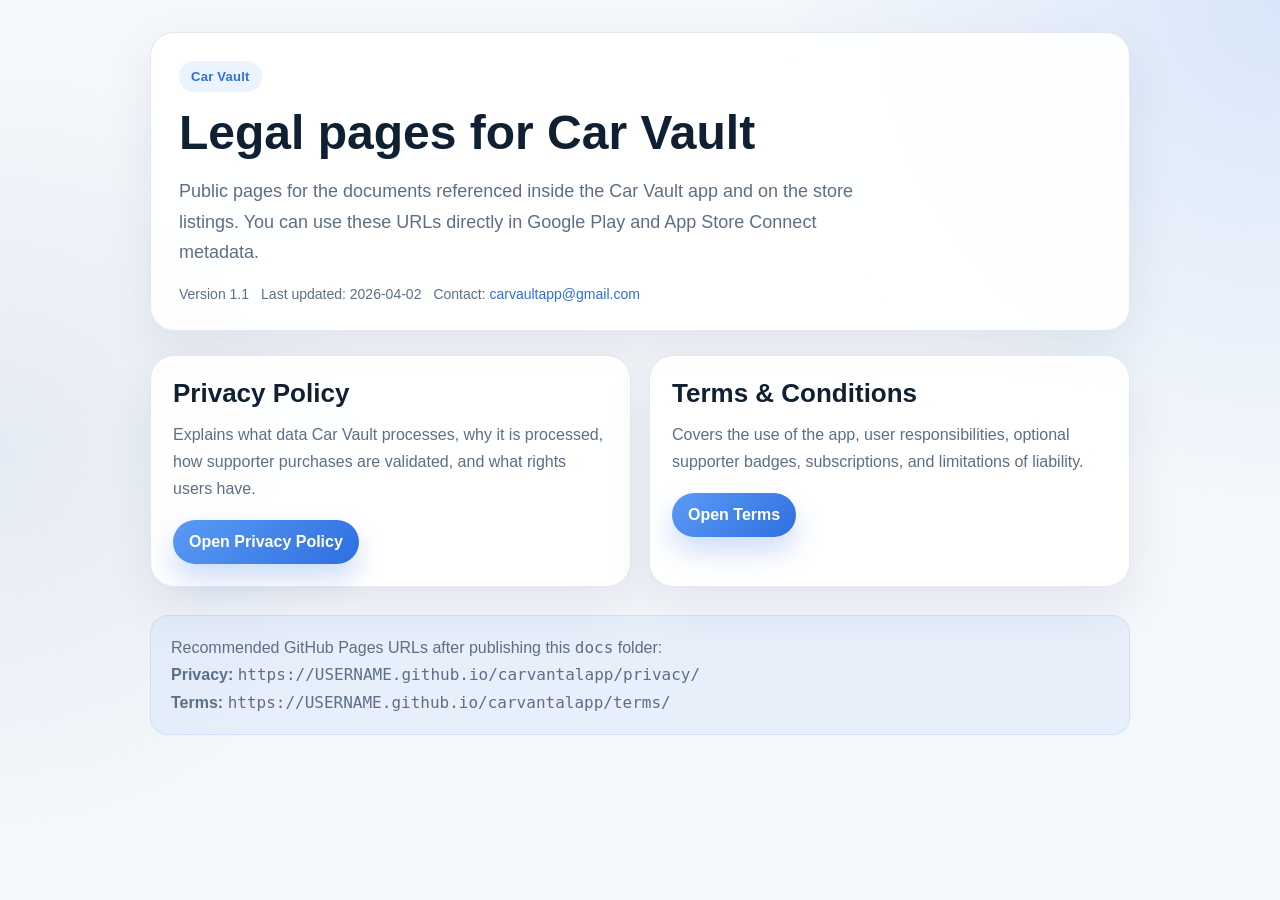
==== docs/index.html @ d2d6d120 "Add files via upload" ====
<!DOCTYPE html>
<html lang="en">
  <head>
    <meta charset="utf-8" />
    <meta name="viewport" content="width=device-width, initial-scale=1" />
    <title>Car Vault Legal</title>
    <meta
      name="description"
      content="Car Vault legal pages: privacy policy and terms & conditions."
    />
    <link rel="stylesheet" href="./styles.css" />
  </head>
  <body>
    <main class="page">
      <section class="hero">
        <span class="eyebrow">Car Vault</span>
        <h1>Legal pages for Car Vault</h1>
        <p>
          Public pages for the documents referenced inside the Car Vault app and on the
          store listings. You can use these URLs directly in Google Play and App Store
          Connect metadata.
        </p>
        <div class="meta">
          <span>Version 1.1</span>
          <span>Last updated: 2026-04-02</span>
          <span>Contact: <a href="mailto:carvaultapp@gmail.com">carvaultapp@gmail.com</a></span>
        </div>
      </section>

      <section class="grid">
        <article class="panel">
          <h2>Privacy Policy</h2>
          <p>
            Explains what data Car Vault processes, why it is processed, how supporter
            purchases are validated, and what rights users have.
          </p>
          <div class="button-row">
            <a class="button" href="./privacy/">Open Privacy Policy</a>
          </div>
        </article>

        <article class="panel">
          <h2>Terms &amp; Conditions</h2>
          <p>
            Covers the use of the app, user responsibilities, optional supporter badges,
            subscriptions, and limitations of liability.
          </p>
          <div class="button-row">
            <a class="button" href="./terms/">Open Terms</a>
          </div>
        </article>
      </section>

      <p class="footer-note">
        Recommended GitHub Pages URLs after publishing this <code>docs</code> folder:
        <br />
        <strong>Privacy:</strong> <code>https://USERNAME.github.io/carvantalapp/privacy/</code>
        <br />
        <strong>Terms:</strong> <code>https://USERNAME.github.io/carvantalapp/terms/</code>
      </p>
    </main>
  </body>
</html>
---- docs/styles.css ----
:root {
  color-scheme: light;
  --bg: #f4f7fb;
  --surface: rgba(255, 255, 255, 0.92);
  --surface-strong: #ffffff;
  --text: #102033;
  --muted: #5c6f85;
  --border: rgba(16, 32, 51, 0.1);
  --accent: #5b9bf5;
  --accent-strong: #2e6fe0;
  --shadow: 0 20px 50px rgba(24, 42, 74, 0.08);
  --max: 980px;
}

* {
  box-sizing: border-box;
}

html {
  scroll-behavior: smooth;
}

body {
  margin: 0;
  min-height: 100vh;
  font-family: "Segoe UI", "SF Pro Text", "Helvetica Neue", Arial, sans-serif;
  background:
    radial-gradient(circle at top right, rgba(91, 155, 245, 0.18), transparent 32%),
    radial-gradient(circle at left center, rgba(58, 96, 163, 0.08), transparent 28%),
    var(--bg);
  color: var(--text);
}

a {
  color: var(--accent-strong);
  text-decoration: none;
}

a:hover {
  text-decoration: underline;
}

.page {
  width: min(calc(100% - 32px), var(--max));
  margin: 0 auto;
  padding: 32px 0 56px;
}

.hero,
.panel,
.section-card {
  background: var(--surface);
  border: 1px solid var(--border);
  box-shadow: var(--shadow);
  border-radius: 24px;
}

.hero {
  padding: 28px;
  margin-bottom: 24px;
}

.eyebrow {
  display: inline-flex;
  align-items: center;
  gap: 8px;
  padding: 8px 12px;
  border-radius: 999px;
  background: rgba(91, 155, 245, 0.12);
  color: var(--accent-strong);
  font-size: 13px;
  font-weight: 700;
  letter-spacing: 0.02em;
}

h1 {
  margin: 16px 0 12px;
  font-size: clamp(32px, 5vw, 48px);
  line-height: 1.04;
}

h2 {
  margin: 0 0 12px;
  font-size: 26px;
}

h3 {
  margin: 0 0 10px;
  font-size: 20px;
}

p,
li {
  color: var(--muted);
  font-size: 16px;
  line-height: 1.7;
}

.hero p {
  max-width: 720px;
  font-size: 18px;
}

.meta {
  display: flex;
  flex-wrap: wrap;
  gap: 12px;
  margin-top: 18px;
  color: var(--muted);
  font-size: 14px;
}

.grid {
  display: grid;
  grid-template-columns: repeat(auto-fit, minmax(240px, 1fr));
  gap: 18px;
}

.panel {
  padding: 22px;
}

.panel p {
  margin: 0 0 18px;
}

.button-row {
  display: flex;
  flex-wrap: wrap;
  gap: 12px;
}

.button,
.button-secondary {
  display: inline-flex;
  align-items: center;
  justify-content: center;
  gap: 8px;
  min-height: 44px;
  padding: 0 16px;
  border-radius: 999px;
  font-weight: 700;
  transition: transform 140ms ease, box-shadow 140ms ease, background 140ms ease;
}

.button {
  background: linear-gradient(135deg, var(--accent), var(--accent-strong));
  color: #fff;
  box-shadow: 0 14px 28px rgba(46, 111, 224, 0.24);
}

.button:hover,
.button-secondary:hover {
  text-decoration: none;
  transform: translateY(-1px);
}

.button-secondary {
  background: rgba(91, 155, 245, 0.08);
  color: var(--accent-strong);
}

.topbar {
  display: flex;
  flex-wrap: wrap;
  align-items: center;
  justify-content: space-between;
  gap: 12px;
  margin-bottom: 18px;
}

.topbar nav,
.lang-nav {
  display: flex;
  flex-wrap: wrap;
  gap: 10px;
}

.chip {
  display: inline-flex;
  align-items: center;
  min-height: 38px;
  padding: 0 14px;
  border-radius: 999px;
  border: 1px solid var(--border);
  background: var(--surface-strong);
  color: var(--text);
  font-weight: 600;
}

.language-block {
  margin-top: 28px;
}

.language-block:first-of-type {
  margin-top: 0;
}

.section-card {
  padding: 22px;
  margin-top: 16px;
}

.footer-note {
  margin-top: 28px;
  padding: 18px 20px;
  border-radius: 18px;
  background: rgba(91, 155, 245, 0.08);
  border: 1px solid rgba(91, 155, 245, 0.16);
  color: var(--muted);
}

code {
  font-family: "Cascadia Code", Consolas, monospace;
}

@media (max-width: 720px) {
  .page {
    width: min(calc(100% - 20px), var(--max));
    padding-top: 20px;
    padding-bottom: 32px;
  }

  .hero,
  .panel,
  .section-card {
    border-radius: 20px;
  }

  .hero {
    padding: 22px;
  }

  .panel,
  .section-card {
    padding: 18px;
  }
}
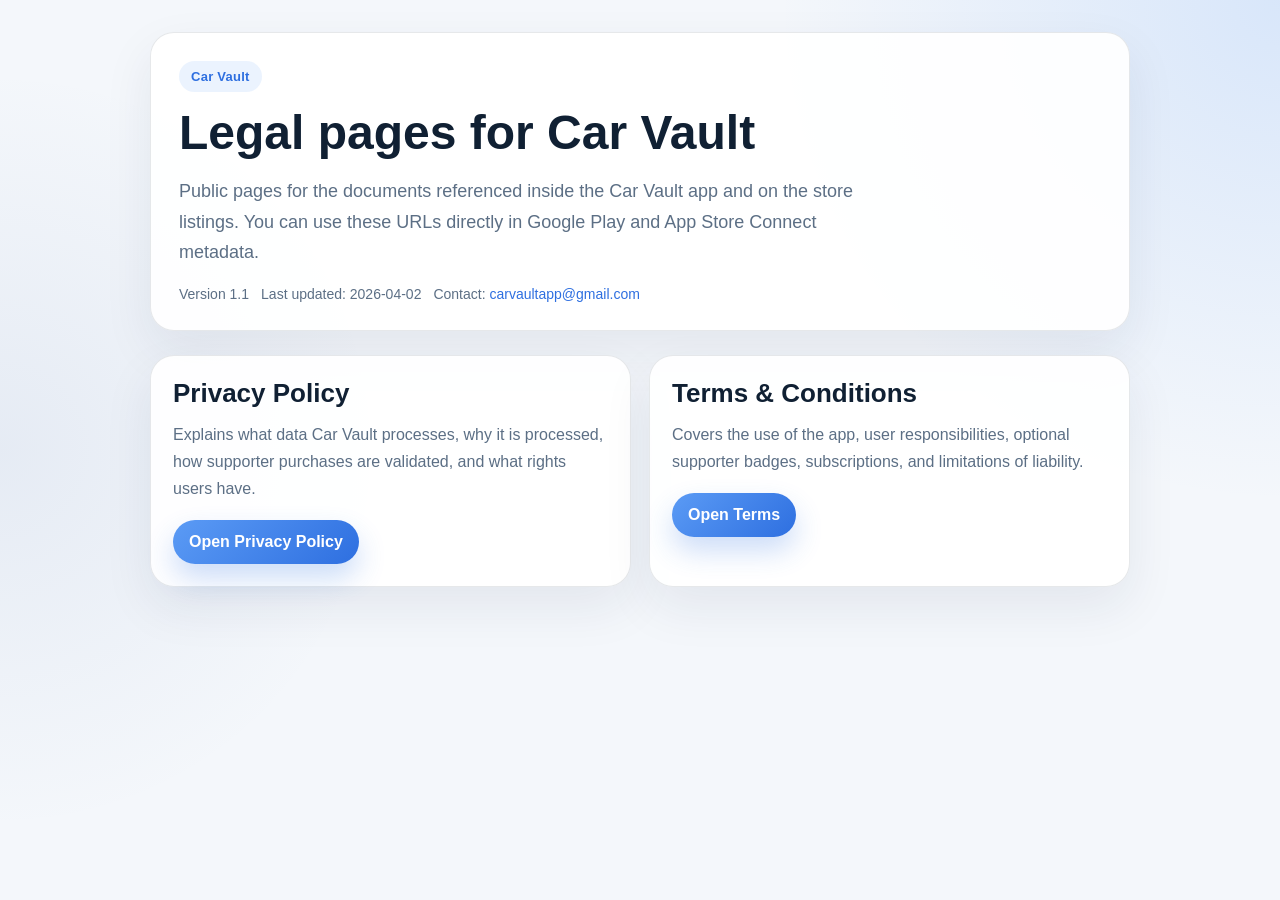
==== commit 9e95c159: "Update index.html" ====
--- a/docs/index.html
+++ b/docs/index.html
@@ -50,14 +50,6 @@
           </div>
         </article>
       </section>
-
-      <p class="footer-note">
-        Recommended GitHub Pages URLs after publishing this <code>docs</code> folder:
-        <br />
-        <strong>Privacy:</strong> <code>https://USERNAME.github.io/carvantalapp/privacy/</code>
-        <br />
-        <strong>Terms:</strong> <code>https://USERNAME.github.io/carvantalapp/terms/</code>
-      </p>
     </main>
   </body>
 </html>
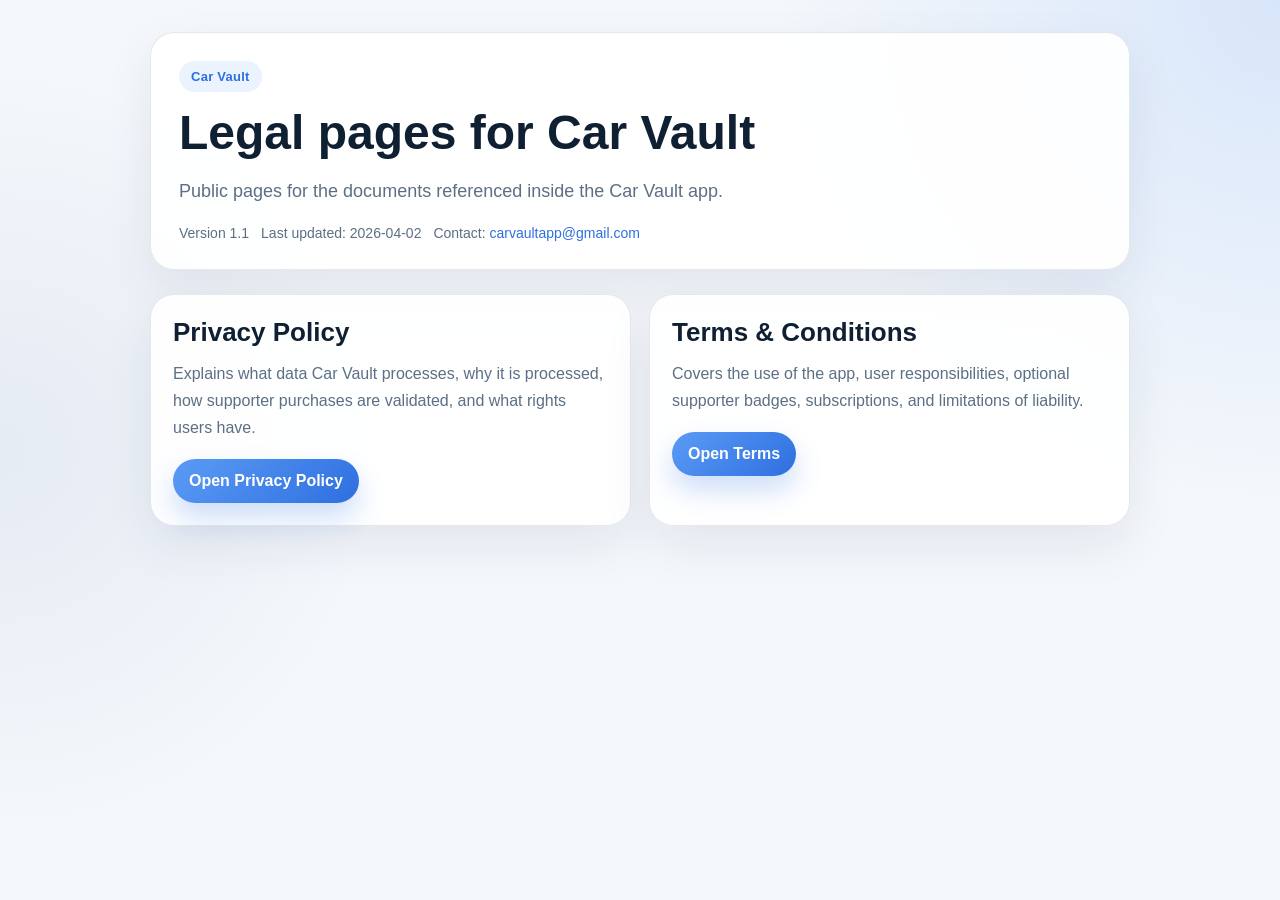
==== commit 450e2e7a: "Update index.html" ====
--- a/docs/index.html
+++ b/docs/index.html
@@ -16,9 +16,7 @@
         <span class="eyebrow">Car Vault</span>
         <h1>Legal pages for Car Vault</h1>
         <p>
-          Public pages for the documents referenced inside the Car Vault app and on the
-          store listings. You can use these URLs directly in Google Play and App Store
-          Connect metadata.
+          Public pages for the documents referenced inside the Car Vault app.
         </p>
         <div class="meta">
           <span>Version 1.1</span>
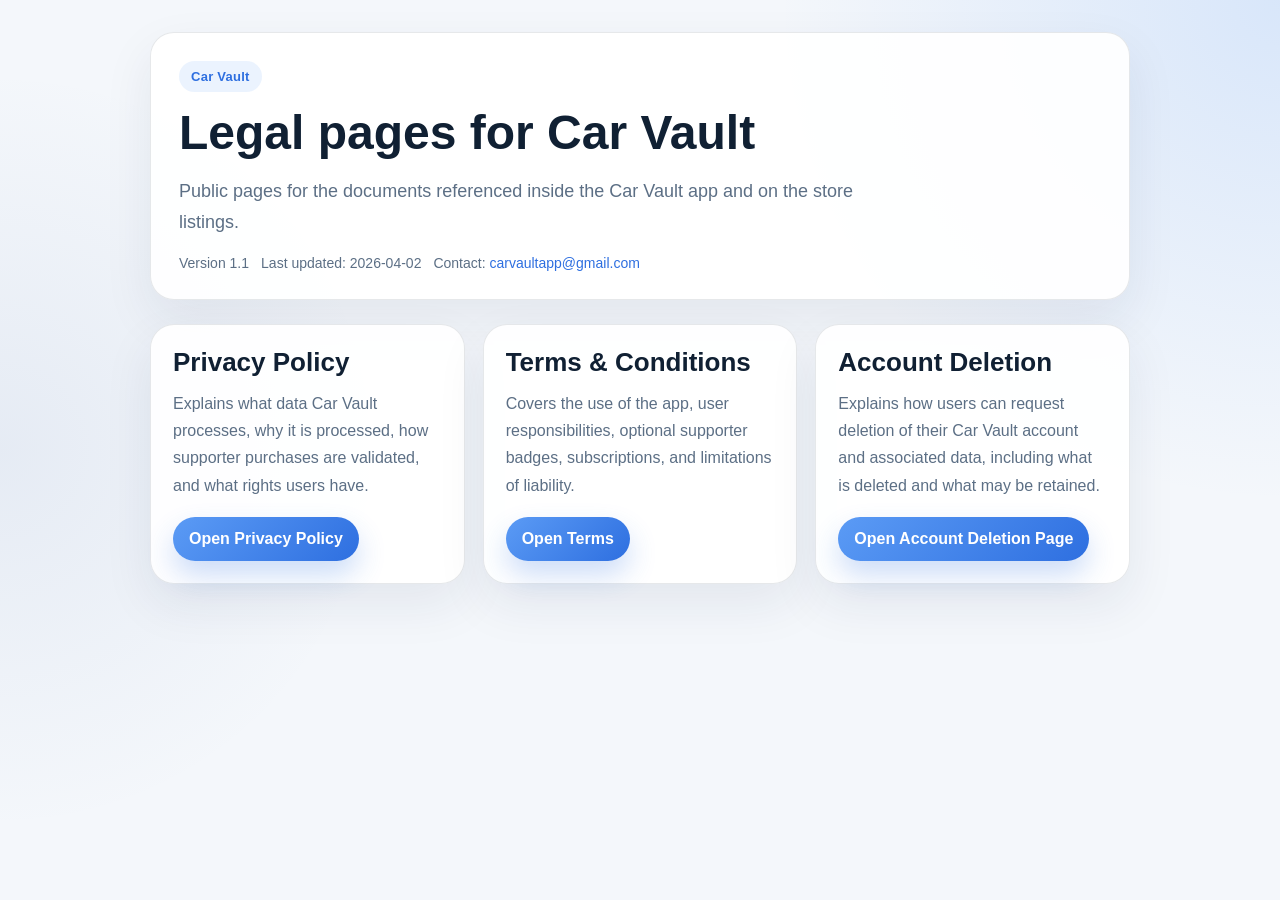
==== commit 804db73b: "Add files via upload" ====
--- a/docs/index.html
+++ b/docs/index.html
@@ -1,53 +1,65 @@
 <!DOCTYPE html>
 <html lang="en">
-  <head>
-    <meta charset="utf-8" />
-    <meta name="viewport" content="width=device-width, initial-scale=1" />
-    <title>Car Vault Legal</title>
-    <meta
-      name="description"
-      content="Car Vault legal pages: privacy policy and terms & conditions."
-    />
-    <link rel="stylesheet" href="./styles.css" />
-  </head>
-  <body>
-    <main class="page">
-      <section class="hero">
-        <span class="eyebrow">Car Vault</span>
-        <h1>Legal pages for Car Vault</h1>
+
+<head>
+  <meta charset="utf-8" />
+  <meta name="viewport" content="width=device-width, initial-scale=1" />
+  <title>Car Vault Legal</title>
+  <meta name="description" content="Car Vault legal pages: privacy policy, terms & conditions, and account deletion." />
+  <link rel="stylesheet" href="./styles.css" />
+</head>
+
+<body>
+  <main class="page">
+    <section class="hero">
+      <span class="eyebrow">Car Vault</span>
+      <h1>Legal pages for Car Vault</h1>
+      <p>
+        Public pages for the documents referenced inside the Car Vault app and on the
+        store listings.
+      </p>
+      <div class="meta">
+        <span>Version 1.1</span>
+        <span>Last updated: 2026-04-02</span>
+        <span>Contact: <a href="mailto:carvaultapp@gmail.com">carvaultapp@gmail.com</a></span>
+      </div>
+    </section>
+
+    <section class="grid">
+      <article class="panel">
+        <h2>Privacy Policy</h2>
         <p>
-          Public pages for the documents referenced inside the Car Vault app.
+          Explains what data Car Vault processes, why it is processed, how supporter
+          purchases are validated, and what rights users have.
         </p>
-        <div class="meta">
-          <span>Version 1.1</span>
-          <span>Last updated: 2026-04-02</span>
-          <span>Contact: <a href="mailto:carvaultapp@gmail.com">carvaultapp@gmail.com</a></span>
+        <div class="button-row">
+          <a class="button" href="./privacy/">Open Privacy Policy</a>
         </div>
-      </section>
+      </article>
 
-      <section class="grid">
-        <article class="panel">
-          <h2>Privacy Policy</h2>
-          <p>
-            Explains what data Car Vault processes, why it is processed, how supporter
-            purchases are validated, and what rights users have.
-          </p>
-          <div class="button-row">
-            <a class="button" href="./privacy/">Open Privacy Policy</a>
-          </div>
-        </article>
+      <article class="panel">
+        <h2>Terms &amp; Conditions</h2>
+        <p>
+          Covers the use of the app, user responsibilities, optional supporter badges,
+          subscriptions, and limitations of liability.
+        </p>
+        <div class="button-row">
+          <a class="button" href="./terms/">Open Terms</a>
+        </div>
+      </article>
 
-        <article class="panel">
-          <h2>Terms &amp; Conditions</h2>
-          <p>
-            Covers the use of the app, user responsibilities, optional supporter badges,
-            subscriptions, and limitations of liability.
-          </p>
-          <div class="button-row">
-            <a class="button" href="./terms/">Open Terms</a>
-          </div>
-        </article>
-      </section>
-    </main>
-  </body>
-</html>
+      <article class="panel">
+        <h2>Account Deletion</h2>
+        <p>
+          Explains how users can request deletion of their Car Vault account and
+          associated data, including what is deleted and what may be retained.
+        </p>
+        <div class="button-row">
+          <a class="button" href="./delete-account/">Open Account Deletion Page</a>
+        </div>
+      </article>
+    </section>
+  </main>
+</body>
+
+</html>
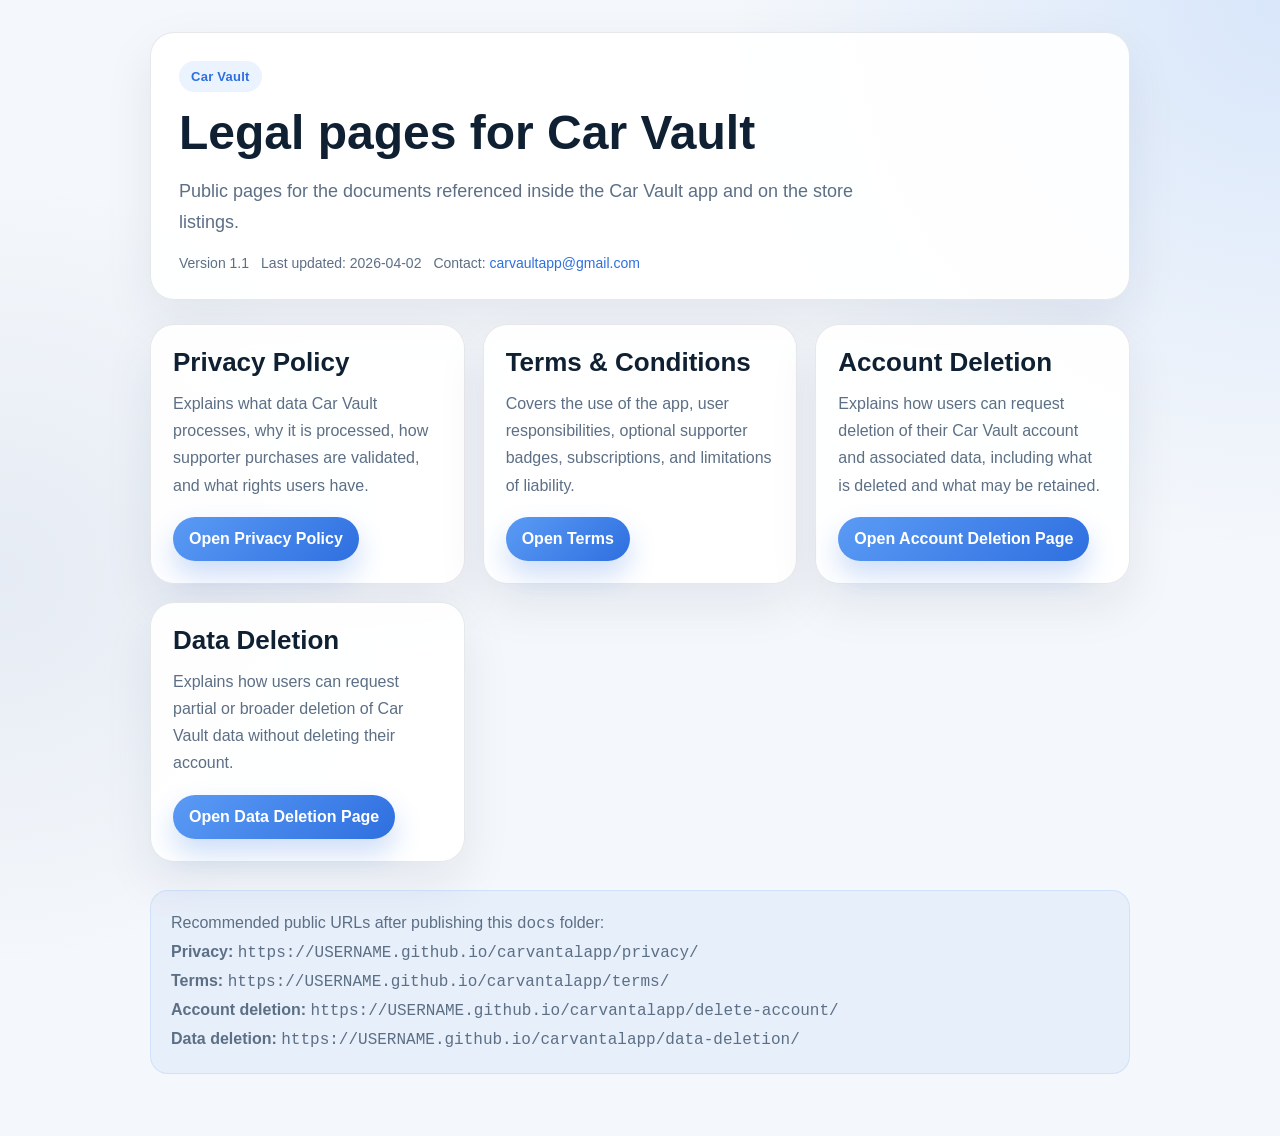
==== commit 2d4adf83: "Add files via upload" ====
--- a/docs/index.html
+++ b/docs/index.html
@@ -5,7 +5,10 @@
   <meta charset="utf-8" />
   <meta name="viewport" content="width=device-width, initial-scale=1" />
   <title>Car Vault Legal</title>
-  <meta name="description" content="Car Vault legal pages: privacy policy, terms & conditions, and account deletion." />
+  <meta
+    name="description"
+    content="Car Vault legal pages: privacy policy, terms & conditions, account deletion, and data deletion."
+  />
   <link rel="stylesheet" href="./styles.css" />
 </head>
 
@@ -58,8 +61,31 @@
           <a class="button" href="./delete-account/">Open Account Deletion Page</a>
         </div>
       </article>
+
+      <article class="panel">
+        <h2>Data Deletion</h2>
+        <p>
+          Explains how users can request partial or broader deletion of Car Vault
+          data without deleting their account.
+        </p>
+        <div class="button-row">
+          <a class="button" href="./data-deletion/">Open Data Deletion Page</a>
+        </div>
+      </article>
     </section>
+
+    <p class="footer-note">
+      Recommended public URLs after publishing this <code>docs</code> folder:
+      <br />
+      <strong>Privacy:</strong> <code>https://USERNAME.github.io/carvantalapp/privacy/</code>
+      <br />
+      <strong>Terms:</strong> <code>https://USERNAME.github.io/carvantalapp/terms/</code>
+      <br />
+      <strong>Account deletion:</strong> <code>https://USERNAME.github.io/carvantalapp/delete-account/</code>
+      <br />
+      <strong>Data deletion:</strong> <code>https://USERNAME.github.io/carvantalapp/data-deletion/</code>
+    </p>
   </main>
 </body>
 
-</html>+</html>
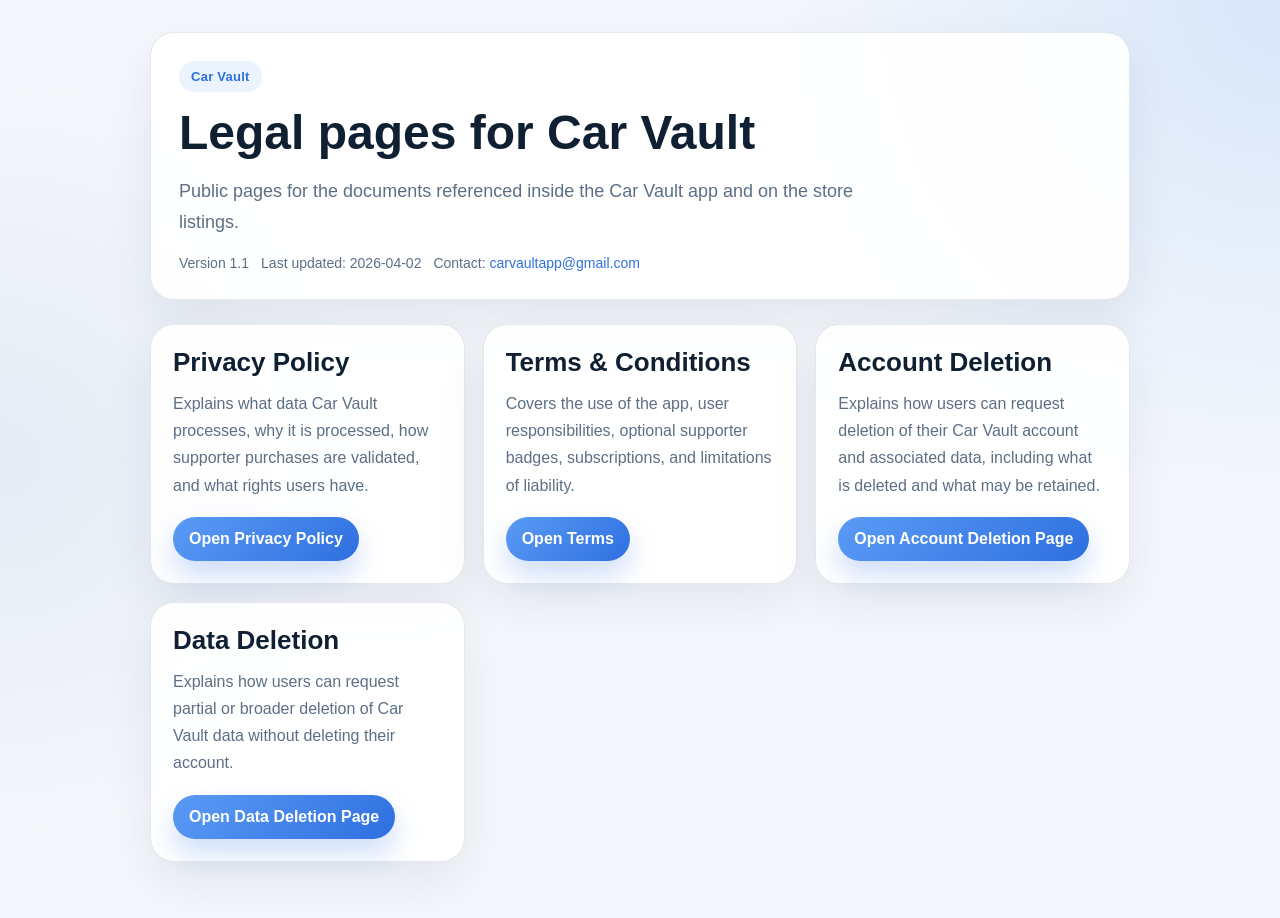
==== commit b407d6a2: "Update index.html" ====
--- a/docs/index.html
+++ b/docs/index.html
@@ -73,18 +73,6 @@
         </div>
       </article>
     </section>
-
-    <p class="footer-note">
-      Recommended public URLs after publishing this <code>docs</code> folder:
-      <br />
-      <strong>Privacy:</strong> <code>https://USERNAME.github.io/carvantalapp/privacy/</code>
-      <br />
-      <strong>Terms:</strong> <code>https://USERNAME.github.io/carvantalapp/terms/</code>
-      <br />
-      <strong>Account deletion:</strong> <code>https://USERNAME.github.io/carvantalapp/delete-account/</code>
-      <br />
-      <strong>Data deletion:</strong> <code>https://USERNAME.github.io/carvantalapp/data-deletion/</code>
-    </p>
   </main>
 </body>
 
